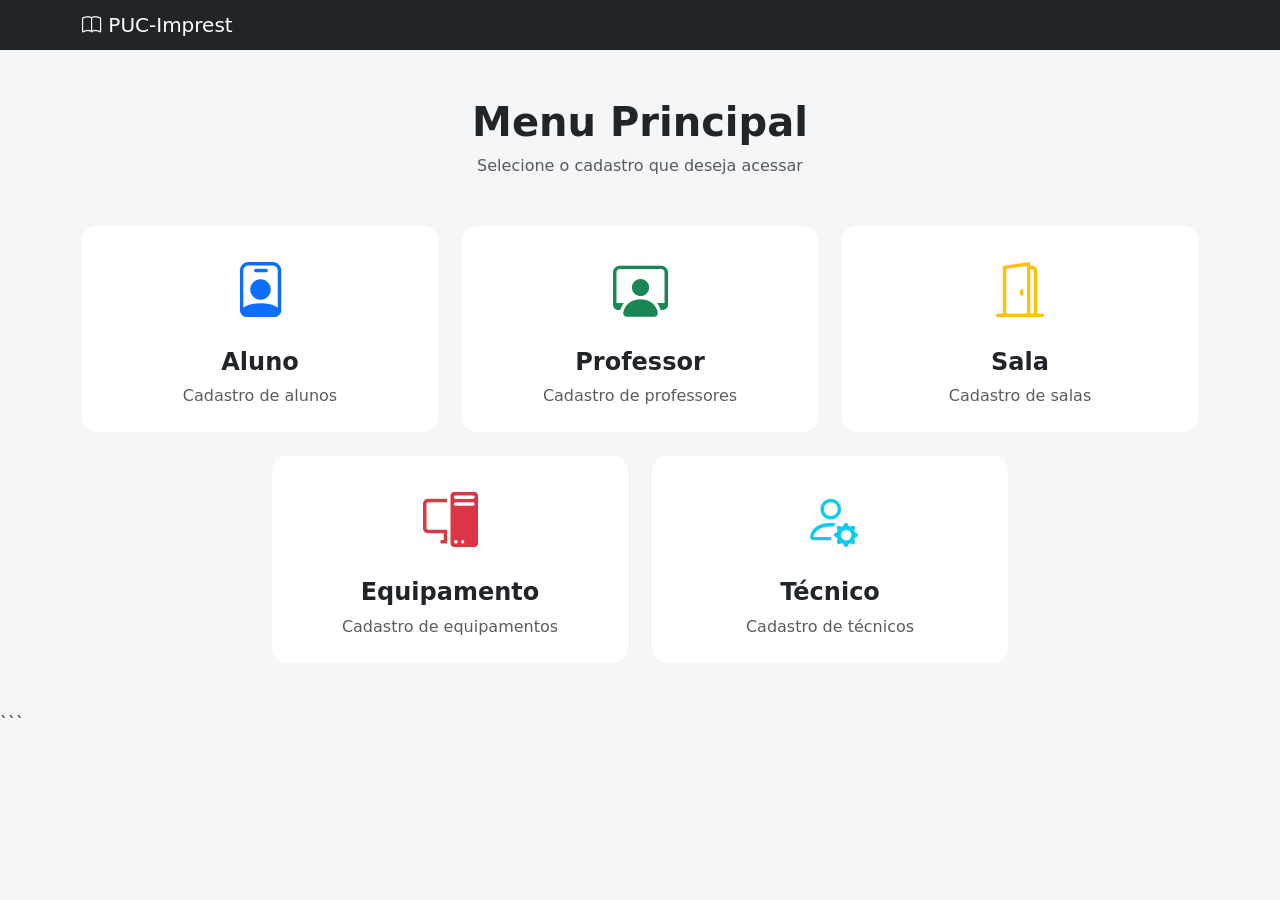
==== index.html @ 070fe1dc "CRUD Professor" ====
<!DOCTYPE html>
<html lang="pt-br">

<head>
    <meta charset="UTF-8">
    <meta name="viewport" content="width=device-width, initial-scale=1.0">

    <title>Sistema de Empréstimos</title>

    <link href="https://cdn.jsdelivr.net/npm/bootstrap@5.3.8/dist/css/bootstrap.min.css" rel="stylesheet">

    <link rel="stylesheet" href="https://cdn.jsdelivr.net/npm/bootstrap-icons@1.13.1/font/bootstrap-icons.min.css">

    <style>
        body {
            background-color: #f5f6f8;
        }

        .menu-card {
            text-decoration: none;
            color: inherit;
            transition: 0.25s;
        }

        .menu-card:hover {
            transform: translateY(-6px);
        }

        .menu-icon {
            font-size: 55px;
            margin-bottom: 15px;
        }

        .card {
            border: none;
            border-radius: 15px;
            transition: 0.25s;
        }

        .card:hover {
            box-shadow: 0 10px 25px rgba(0, 0, 0, 0.12);
        }
    </style>
</head>

<body>

    <nav class="navbar navbar-dark bg-dark">
        <div class="container">
            <span class="navbar-brand mb-0 h1">
                <i class="bi bi-book"></i>
                PUC-Imprest
            </span>
        </div>
    </nav>

    <main class="container py-5">

        <div class="text-center mb-5">
            <h1 class="fw-bold">Menu Principal</h1>
            <p class="text-muted">
                Selecione o cadastro que deseja acessar
            </p>
        </div>

        <div class="row g-4 justify-content-center">

            <div class="col-12 col-sm-6 col-lg-4">
                <a href="aluno.html" class="menu-card">
                    <div class="card text-center p-4 h-100">
                        <div class="menu-icon text-primary">
                            <i class="bi bi-person-badge"></i>
                        </div>

                        <h4 class="fw-bold">Aluno</h4>

                        <p class="text-muted mb-0">
                            Cadastro de alunos
                        </p>
                    </div>
                </a>
            </div>

            <div class="col-12 col-sm-6 col-lg-4">
                <a href="professor.html" class="menu-card">
                    <div class="card text-center p-4 h-100">
                        <div class="menu-icon text-success">
                            <i class="bi bi-person-workspace"></i>
                        </div>

                        <h4 class="fw-bold">Professor</h4>

                        <p class="text-muted mb-0">
                            Cadastro de professores
                        </p>
                    </div>
                </a>
            </div>

            <div class="col-12 col-sm-6 col-lg-4">
                <a href="sala.html" class="menu-card">
                    <div class="card text-center p-4 h-100">
                        <div class="menu-icon text-warning">
                            <i class="bi bi-door-open"></i>
                        </div>

                        <h4 class="fw-bold">Sala</h4>

                        <p class="text-muted mb-0">
                            Cadastro de salas
                        </p>
                    </div>
                </a>
            </div>

            <div class="col-12 col-sm-6 col-lg-4">
                <a href="equipamento.html" class="menu-card">
                    <div class="card text-center p-4 h-100">
                        <div class="menu-icon text-danger">
                            <i class="bi bi-pc-display"></i>
                        </div>

                        <h4 class="fw-bold">Equipamento</h4>

                        <p class="text-muted mb-0">
                            Cadastro de equipamentos
                        </p>
                    </div>
                </a>
            </div>

            <div class="col-12 col-sm-6 col-lg-4">
                <a href="tecnico.html" class="menu-card">
                    <div class="card text-center p-4 h-100">
                        <div class="menu-icon text-info">
                            <i class="bi bi-person-gear"></i>
                        </div>

                        <h4 class="fw-bold">Técnico</h4>

                        <p class="text-muted mb-0">
                            Cadastro de técnicos
                        </p>
                    </div>
                </a>
            </div>

        </div>

    </main>

    <script src="https://cdn.jsdelivr.net/npm/bootstrap@5.3.8/dist/js/bootstrap.bundle.min.js"></script>

</body>

</html>
```
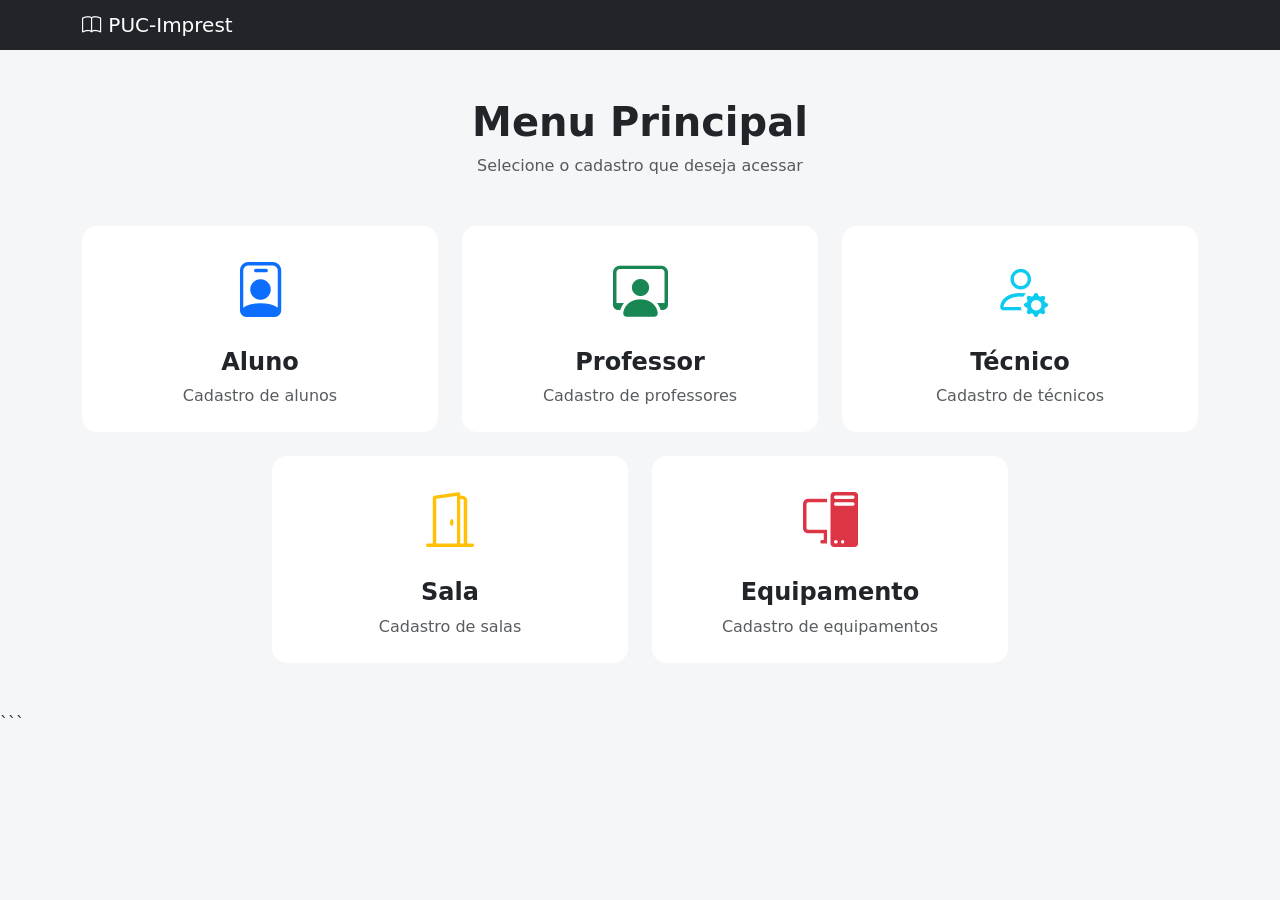
==== commit a7d76c47: "Corrige ordem dos CRUDS" ====
--- a/index.html
+++ b/index.html
@@ -5,7 +5,7 @@
     <meta charset="UTF-8">
     <meta name="viewport" content="width=device-width, initial-scale=1.0">
 
-    <title>Sistema de Empréstimos</title>
+    <title>PUC-Imprest</title>
 
     <link href="https://cdn.jsdelivr.net/npm/bootstrap@5.3.8/dist/css/bootstrap.min.css" rel="stylesheet">
 
@@ -98,6 +98,22 @@
             </div>
 
             <div class="col-12 col-sm-6 col-lg-4">
+                <a href="tecnico.html" class="menu-card">
+                    <div class="card text-center p-4 h-100">
+                        <div class="menu-icon text-info">
+                            <i class="bi bi-person-gear"></i>
+                        </div>
+
+                        <h4 class="fw-bold">Técnico</h4>
+
+                        <p class="text-muted mb-0">
+                            Cadastro de técnicos
+                        </p>
+                    </div>
+                </a>
+            </div>
+
+            <div class="col-12 col-sm-6 col-lg-4">
                 <a href="sala.html" class="menu-card">
                     <div class="card text-center p-4 h-100">
                         <div class="menu-icon text-warning">
@@ -129,22 +145,6 @@
                 </a>
             </div>
 
-            <div class="col-12 col-sm-6 col-lg-4">
-                <a href="tecnico.html" class="menu-card">
-                    <div class="card text-center p-4 h-100">
-                        <div class="menu-icon text-info">
-                            <i class="bi bi-person-gear"></i>
-                        </div>
-
-                        <h4 class="fw-bold">Técnico</h4>
-
-                        <p class="text-muted mb-0">
-                            Cadastro de técnicos
-                        </p>
-                    </div>
-                </a>
-            </div>
-
         </div>
 
     </main>
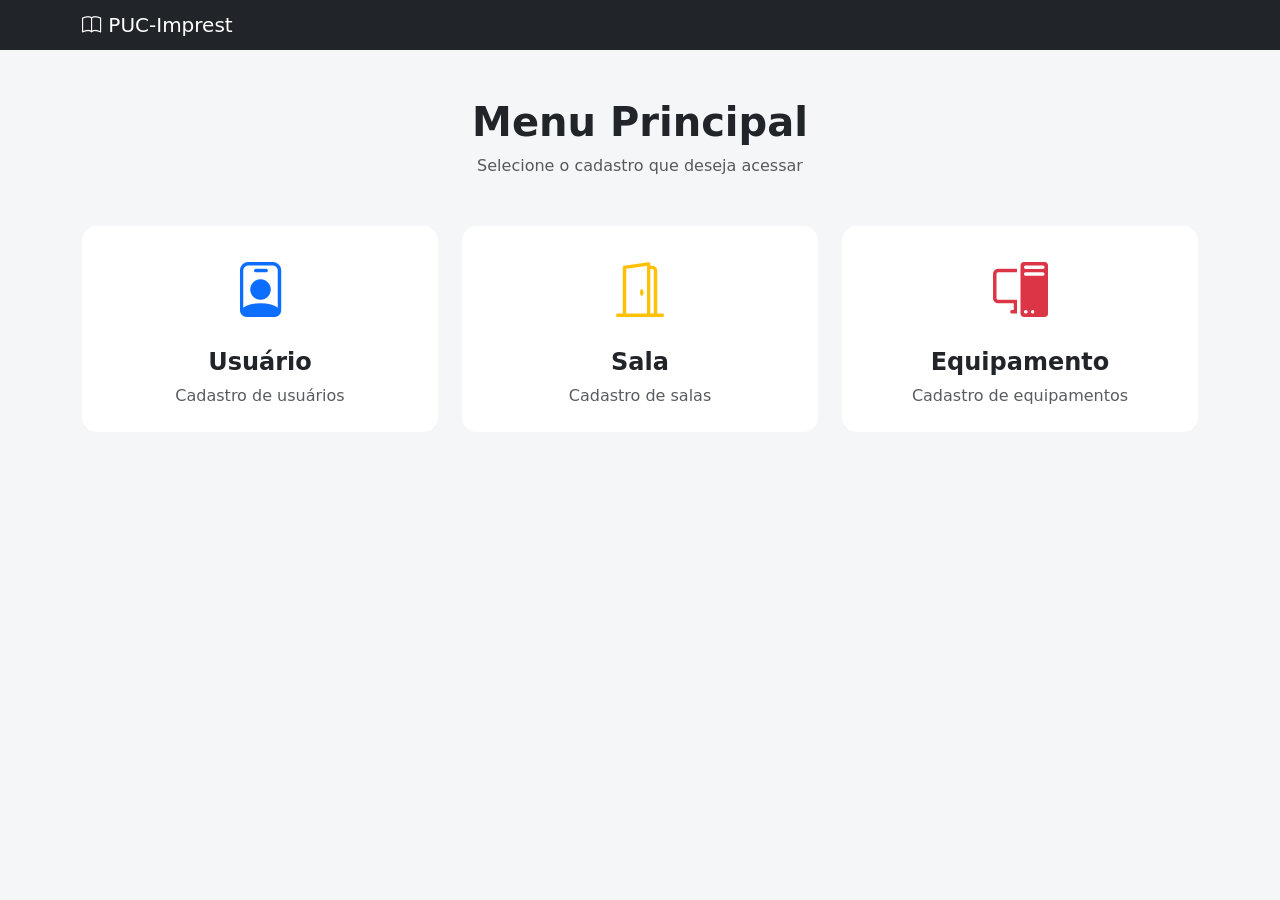
==== commit dcbeaaf0: "Adiciona base crud php" ====
--- a/index.html
+++ b/index.html
@@ -72,46 +72,16 @@
                             <i class="bi bi-person-badge"></i>
                         </div>
 
-                        <h4 class="fw-bold">Aluno</h4>
+                        <h4 class="fw-bold">Usuário</h4>
 
                         <p class="text-muted mb-0">
-                            Cadastro de alunos
+                            Cadastro de usuários
                         </p>
                     </div>
                 </a>
             </div>
 
-            <div class="col-12 col-sm-6 col-lg-4">
-                <a href="professor.html" class="menu-card">
-                    <div class="card text-center p-4 h-100">
-                        <div class="menu-icon text-success">
-                            <i class="bi bi-person-workspace"></i>
-                        </div>
 
-                        <h4 class="fw-bold">Professor</h4>
-
-                        <p class="text-muted mb-0">
-                            Cadastro de professores
-                        </p>
-                    </div>
-                </a>
-            </div>
-
-            <div class="col-12 col-sm-6 col-lg-4">
-                <a href="tecnico.html" class="menu-card">
-                    <div class="card text-center p-4 h-100">
-                        <div class="menu-icon text-info">
-                            <i class="bi bi-person-gear"></i>
-                        </div>
-
-                        <h4 class="fw-bold">Técnico</h4>
-
-                        <p class="text-muted mb-0">
-                            Cadastro de técnicos
-                        </p>
-                    </div>
-                </a>
-            </div>
 
             <div class="col-12 col-sm-6 col-lg-4">
                 <a href="sala.html" class="menu-card">
@@ -154,4 +124,3 @@
 </body>
 
 </html>
-```
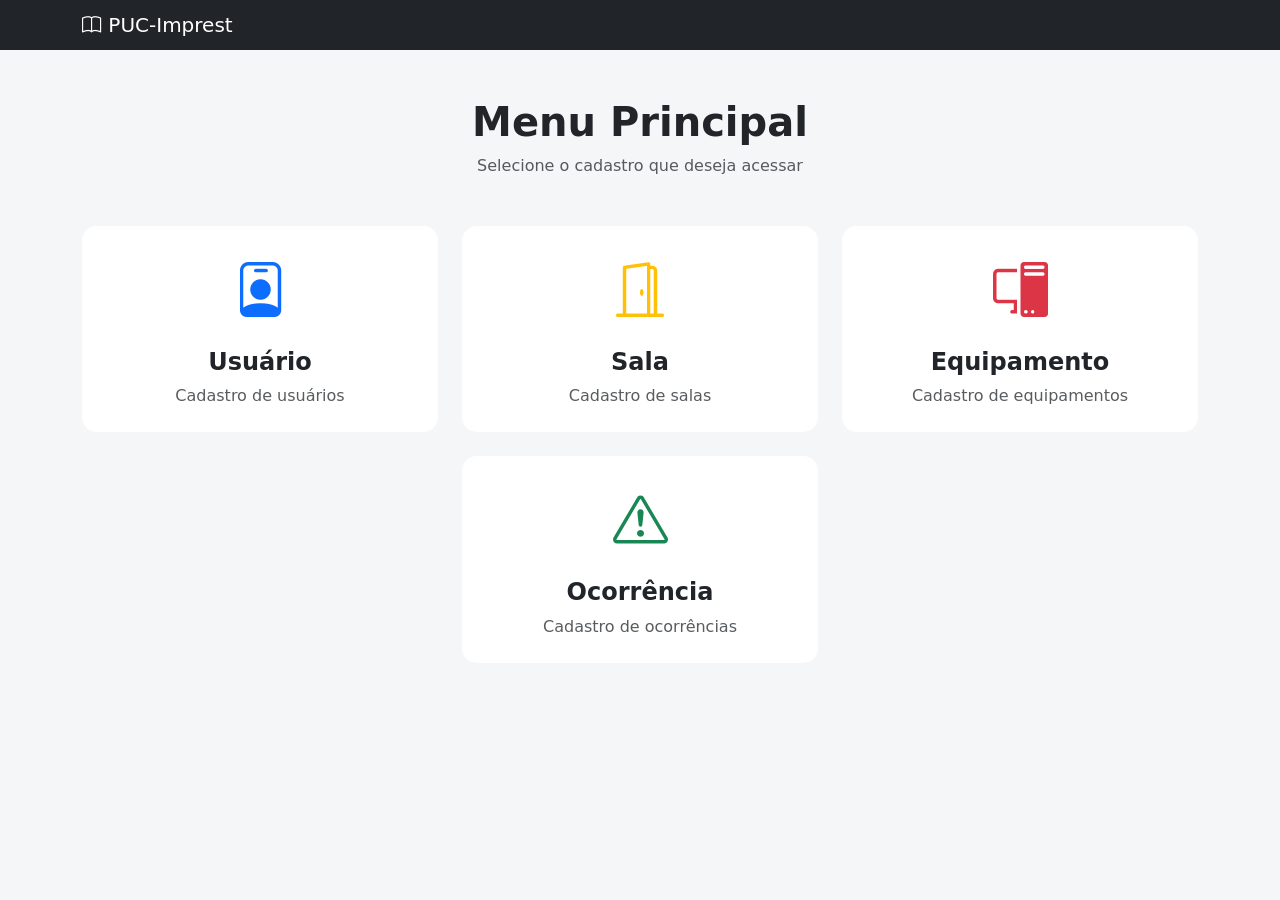
==== commit 25007dba: "CRUD completo de ocorrencia com php" ====
--- a/index.html
+++ b/index.html
@@ -115,6 +115,22 @@
                 </a>
             </div>
 
+            <div class="col-12 col-sm-6 col-lg-4">
+                <a href="ocorrencia.html" class="menu-card">
+                    <div class="card text-center p-4 h-100">
+                        <div class="menu-icon text-success">
+                            <i class="bi bi-exclamation-triangle"></i>
+                        </div>
+
+                        <h4 class="fw-bold">Ocorrência</h4>
+
+                        <p class="text-muted mb-0">
+                            Cadastro de ocorrências
+                        </p>
+                    </div>
+                </a>
+            </div>
+
         </div>
 
     </main>
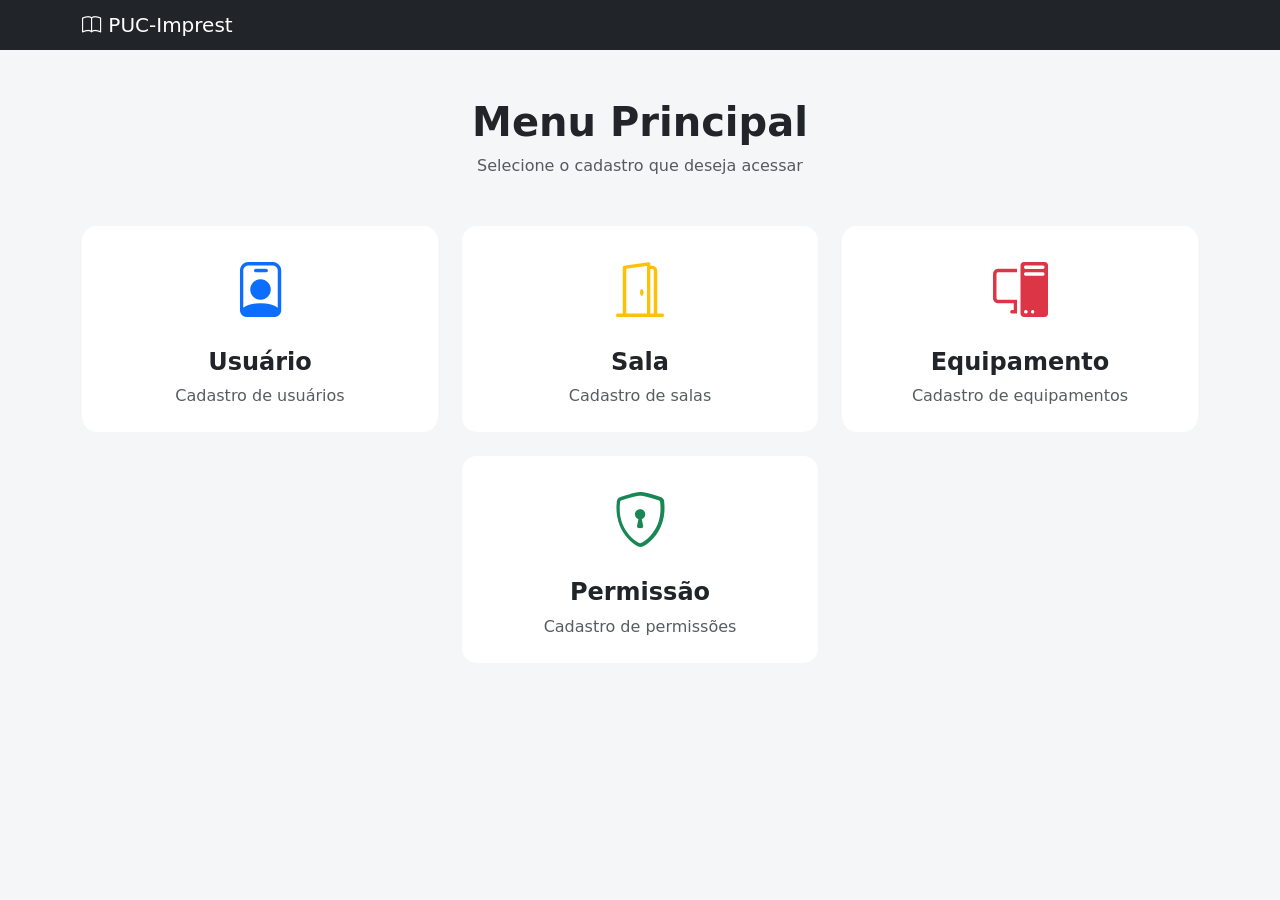
==== commit a753e94a: "CRUD completo de permissao com PHP e MySQL Tela permissao.html + permissao.js (fetch + FormData) e e" ====
--- a/index.html
+++ b/index.html
@@ -116,16 +116,16 @@
             </div>
 
             <div class="col-12 col-sm-6 col-lg-4">
-                <a href="ocorrencia.html" class="menu-card">
+                <a href="permissao.html" class="menu-card">
                     <div class="card text-center p-4 h-100">
                         <div class="menu-icon text-success">
-                            <i class="bi bi-exclamation-triangle"></i>
+                            <i class="bi bi-shield-lock"></i>
                         </div>
 
-                        <h4 class="fw-bold">Ocorrência</h4>
+                        <h4 class="fw-bold">Permissão</h4>
 
                         <p class="text-muted mb-0">
-                            Cadastro de ocorrências
+                            Cadastro de permissões
                         </p>
                     </div>
                 </a>
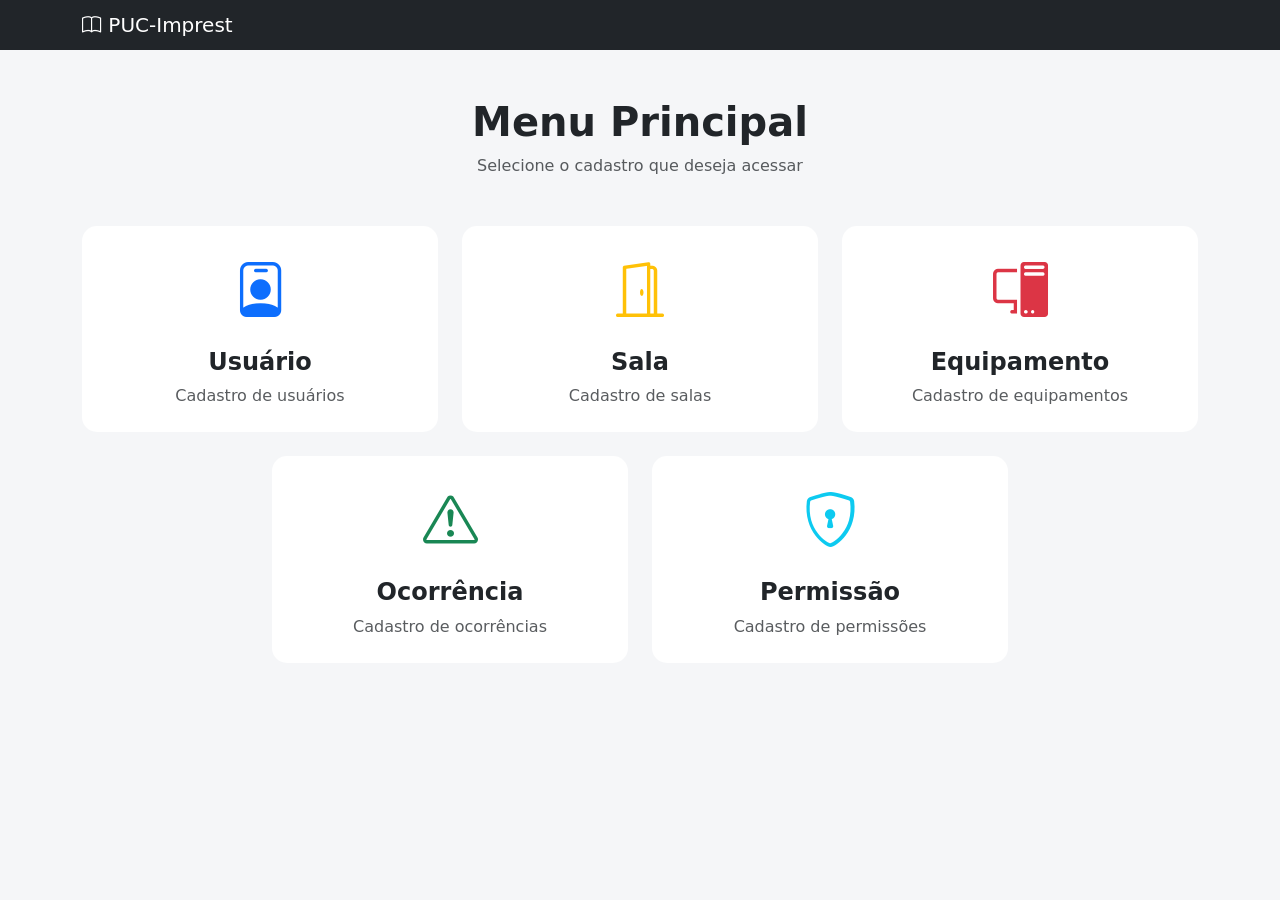
==== commit 5a986ff3: "Merge remote-tracking branch 'origin/main' into joao-permissao-php # Conflicts: #	index.html" ====
--- a/index.html
+++ b/index.html
@@ -116,9 +116,25 @@
             </div>
 
             <div class="col-12 col-sm-6 col-lg-4">
+                <a href="ocorrencia.html" class="menu-card">
+                    <div class="card text-center p-4 h-100">
+                        <div class="menu-icon text-success">
+                            <i class="bi bi-exclamation-triangle"></i>
+                        </div>
+
+                        <h4 class="fw-bold">Ocorrência</h4>
+
+                        <p class="text-muted mb-0">
+                            Cadastro de ocorrências
+                        </p>
+                    </div>
+                </a>
+            </div>
+
+            <div class="col-12 col-sm-6 col-lg-4">
                 <a href="permissao.html" class="menu-card">
                     <div class="card text-center p-4 h-100">
-                        <div class="menu-icon text-success">
+                        <div class="menu-icon text-info">
                             <i class="bi bi-shield-lock"></i>
                         </div>
 
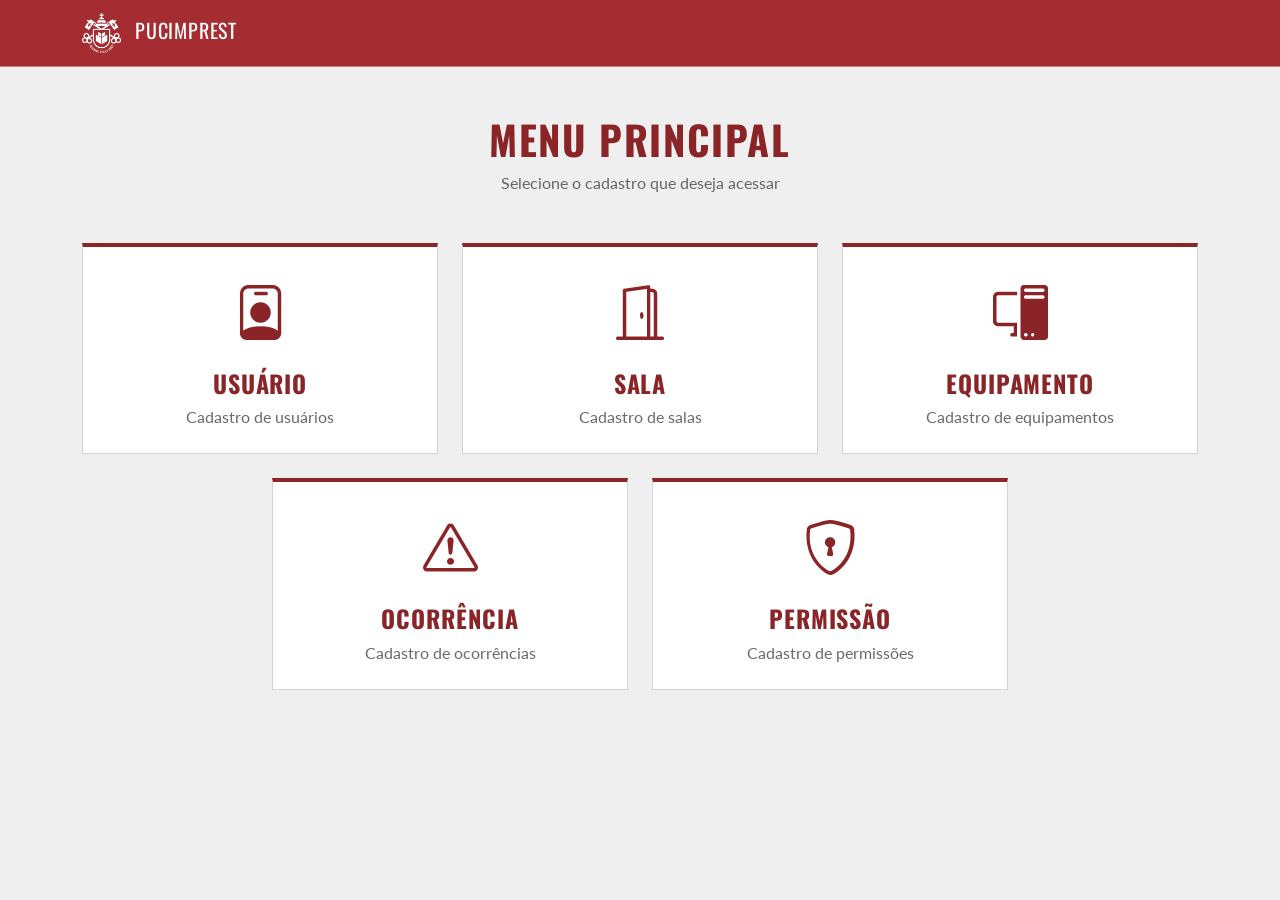
==== commit bd90ca2f: "Adiciona versão final" ====
--- a/index.html
+++ b/index.html
@@ -5,15 +5,44 @@
     <meta charset="UTF-8">
     <meta name="viewport" content="width=device-width, initial-scale=1.0">
 
-    <title>PUC-Imprest</title>
+    <title>PUCImprest</title>
 
     <link href="https://cdn.jsdelivr.net/npm/bootstrap@5.3.8/dist/css/bootstrap.min.css" rel="stylesheet">
 
     <link rel="stylesheet" href="https://cdn.jsdelivr.net/npm/bootstrap-icons@1.13.1/font/bootstrap-icons.min.css">
 
     <style>
+        @import url('https://fonts.googleapis.com/css2?family=Lato:wght@400;700&family=Oswald:wght@300;400;500&display=swap');
+
         body {
-            background-color: #f5f6f8;
+            background-color: #EFEFEF;
+            color: #2B2B2B;
+            font-family: 'Lato', system-ui, sans-serif;
+        }
+
+        .navbar {
+            background-color: #A52D31 !important;
+            border-bottom: 1px solid rgba(255, 255, 255, 0.4);
+        }
+
+        .navbar-brand {
+            font-family: 'Oswald', 'Arial Narrow', sans-serif;
+            font-weight: 400;
+            text-transform: uppercase;
+            letter-spacing: 0.04em;
+        }
+
+        h1,
+        h4 {
+            font-family: 'Oswald', 'Arial Narrow', sans-serif;
+            font-weight: 400;
+            text-transform: uppercase;
+            letter-spacing: 0.04em;
+            color: #8A2427;
+        }
+
+        .text-muted {
+            color: rgba(43, 43, 43, 0.7) !important;
         }
 
         .menu-card {
@@ -29,15 +58,19 @@
         .menu-icon {
             font-size: 55px;
             margin-bottom: 15px;
+            color: #8A2427 !important;
         }
 
         .card {
-            border: none;
-            border-radius: 15px;
+            border: 1px solid #d4d4d4;
+            border-top: 4px solid #8A2427;
+            border-radius: 0;
+            background-color: #fff;
             transition: 0.25s;
         }
 
         .card:hover {
+            background-color: #EDE0E0;
             box-shadow: 0 10px 25px rgba(0, 0, 0, 0.12);
         }
     </style>
@@ -48,8 +81,8 @@
     <nav class="navbar navbar-dark bg-dark">
         <div class="container">
             <span class="navbar-brand mb-0 h1">
-                <i class="bi bi-book"></i>
-                PUC-Imprest
+                <img src="img/logo-pucpr.png" alt="PUCPR" style="height: 40px; width: auto;" class="me-2 align-middle">
+                PUCImprest
             </span>
         </div>
     </nav>
@@ -66,7 +99,7 @@
         <div class="row g-4 justify-content-center">
 
             <div class="col-12 col-sm-6 col-lg-4">
-                <a href="aluno.html" class="menu-card">
+                <a href="usuario.html" class="menu-card">
                     <div class="card text-center p-4 h-100">
                         <div class="menu-icon text-primary">
                             <i class="bi bi-person-badge"></i>
